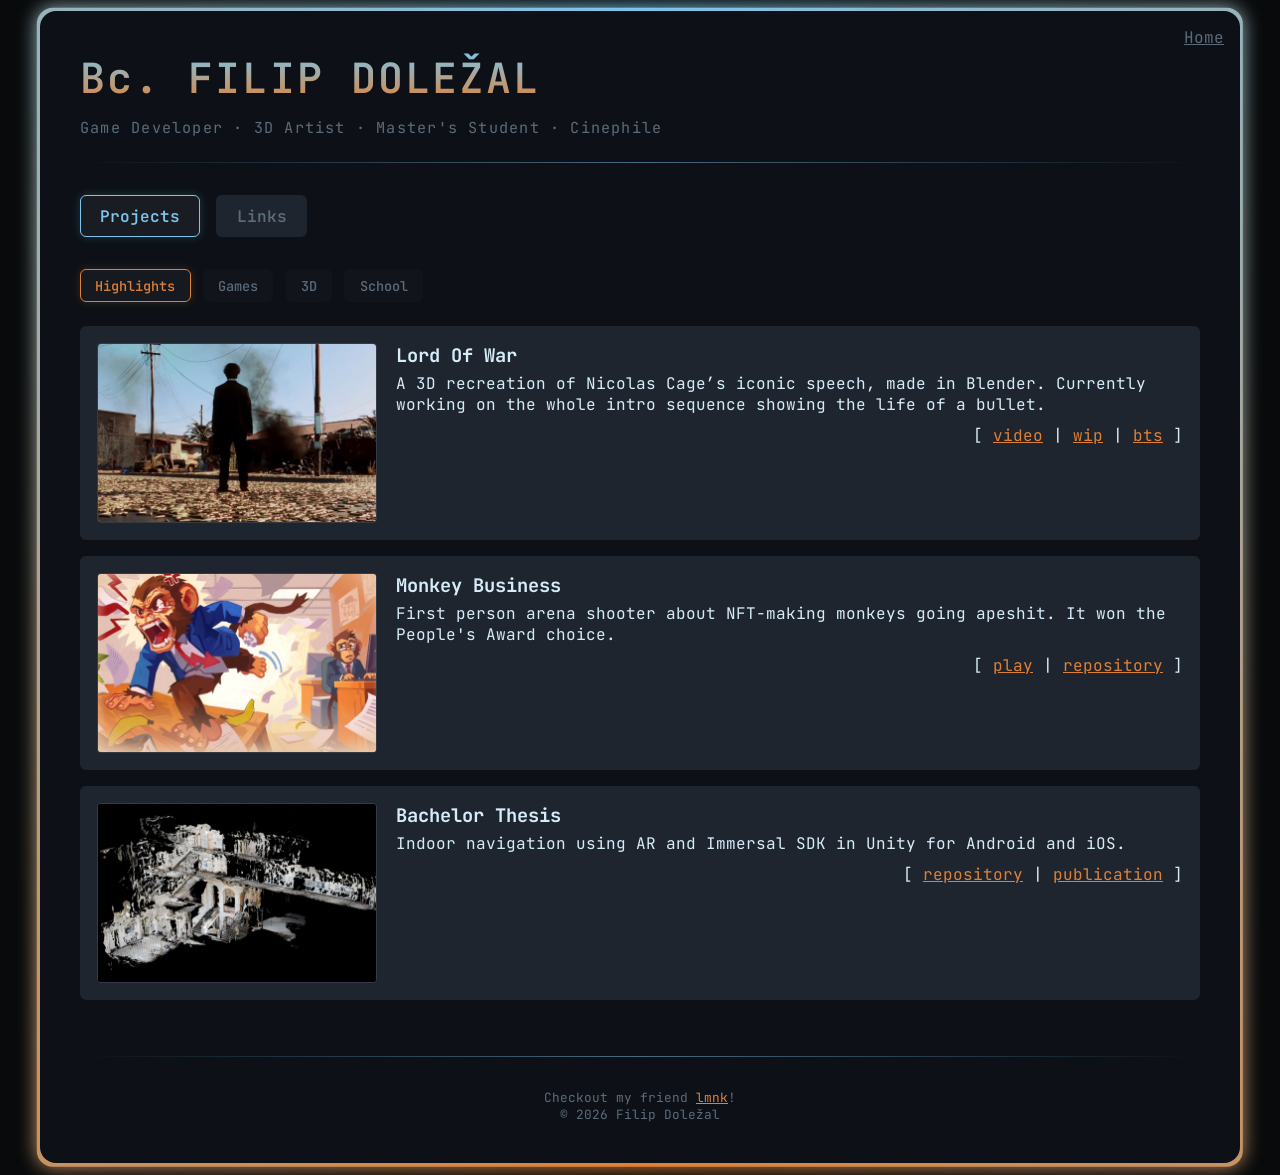
==== index.html @ 4718895a "added hash states" ====
<!DOCTYPE html>
<html lang="en">
<head>
  <meta charset="UTF-8">
  <meta name="viewport" content="width=device-width, initial-scale=1.0">

  <title>Filip Doležal | @Rionit</title>

  <link rel="icon" type="image/x-icon" href="favicon.ico">

  <!-- JetBrains Mono font (important for the aesthetic) -->
  <link href="https://fonts.googleapis.com/css2?family=JetBrains+Mono:wght@400;500;600&display=swap" rel="stylesheet">

  <link rel="stylesheet" href="style.css">
</head>
<body>

  <main>
    <!-- <marquee>⚠️ Site is under construction! ⚠️</marquee> -->
    
    <div class="card">

      <a href="home.html" class="home-link" style="position:absolute; top:1rem; right:1rem;">Home</a>

      <header>
        <h1 class="hero-title">Bc. FILIP DOLEŽAL</h1>

        <p class="hero-subtitle">
          Game Developer · 3D Artist · Master's Student · Cinephile
        </p>

        <div class="hero-divider"></div>
      </header>

      <!-- Main Tab Buttons -->
      <div class="tab-controls">
        <button class="tab-btn active" data-target="projects-section">Projects</button>
        <button class="tab-btn" data-target="links-section">Links</button>
      </div>

      <div class="content-container">

        <!-- Projects Section with Subcategories -->
        <section id="projects-section" class="tab-content active">
          <div class="subtab-controls">
            <button class="subtab-btn active" data-subtarget="highlights-sub">Highlights</button>
            <button class="subtab-btn" data-subtarget="games-sub">Games</button>
            <button class="subtab-btn" data-subtarget="cgi-sub">3D</button>
            <button class="subtab-btn" data-subtarget="school-sub">School</button>
          </div>

          <div class="subcontent-container">
            <!-- Highlights Subtab -->
            <div id="highlights-sub" class="subtab-content active">
              <div class="projects"></div>
            </div>

            <!-- Games Subtab -->
            <div id="games-sub" class="subtab-content">
              <div class="projects"></div>
            </div>

            <!-- CGI Subtab -->
            <div id="cgi-sub" class="subtab-content">
              <div class="projects"></div>
            </div>

            <!-- School Subtab -->
            <div id="school-sub" class="subtab-content">
              <div class="projects"></div>
            </div>
          </div>
        </section>
  
        <!-- Links Section -->
        <section id="links-section" class="tab-content">
          <div class="links">
  
            <a href="mailto:contact@rionit.net" class="badge">
              <div class="label-group">
                <span class="label">Email</span>
                <span class="username">contact@rionit.net</span>
                <div class="description">get in touch</div>
              </div>
              <div class="arrow">[~]</div>
            </a>
  
            <a href="https://rionit.itch.io/" target="_blank" class="badge">
              <div class="label-group">
                <span class="label">itch.io</span>
                <span class="username">rionit</span>
                <div class="description">my videogames</div>
              </div>
              <div class="arrow">[~]</div>
            </a>
  
            <a href="https://github.com/Rionit" target="_blank" class="badge">
              <div class="label-group">
                <span class="label">GitHub</span>
                <span class="username">rionit</span>
                <div class="description">code & projects</div>
              </div>
              <div class="arrow">[~]</div>
            </a>

            <a href="https://www.artstation.com/rionit" target="_blank" class="badge">
              <div class="label-group">
                <span class="label">Artstation</span>
                <span class="username">rionit</span>
                <div class="description">renders & bts</div>
              </div>
              <div class="arrow">[~]</div>
            </a>
  
            <a href="https://www.linkedin.com/in/dolezal-filip" target="_blank" class="badge">
              <div class="label-group">
                <span class="label">LinkedIn</span>
                <span class="username">dolezal-filip</span>
                <div class="description">professional profile</div>
              </div>
              <div class="arrow">[~]</div>
            </a>
  
          </div>
        </section>
      </div>

      <div class="hero-divider"></div>

      <footer>
        <p>Checkout my friend <a href="https://lmnk.dev">lmnk</a>!</p>
        <p>© 2026 Filip Doležal</p>    
      </footer>

    </div>
  </main>

  <script src="script.js"></script>
</body>
</html>
---- style.css ----
:root {
  --text-color: #d6ecf9;
  --bg-color: #080a0b;
  --box-color: #0d1117; 
  --header-color: hsl(215, 20%, 15%); 

  --primary-color: #7dc5eb;
  --secondary-color: #911743;
  --accent-color: #df8135;

  --muted: #5c6b7a;
}

/* reset */
* {
  margin: 0;
  padding: 0;
  box-sizing: border-box;
}

/* base */
body {
  background: var(--bg-color);
  color: var(--text-color);
  font-family: 'JetBrains Mono', monospace;
  min-height: 100vh;

  display: flex;
  justify-content: center;
  align-items: center;

  padding: 0.7rem;
}

/* card */
.card {
  position: relative;
  width: 100%;
  max-width: 1200px;
  background: var(--box-color);
  padding: 2.5rem;
  border-radius: 1em;

  display: flex;
  flex-direction: column;
  gap: 2rem;
}

@property --angle{
  syntax: "<angle>";
  initial-value: 0deg;
  inherits: false;
}

/* credit: https://www.youtube.com/watch?v=ezP4kbOvs_E */
.card::after, .card::before {
  content: "";
  position: absolute;
  height: 100%;
  width: 100%;
  top: 50%;
  left: 50%;
  translate: -50% -50%;
  background-image: conic-gradient(from var(--angle), var(--primary-color), var(--accent-color), var(--primary-color));
  z-index: -1;
  border-radius: inherit;
  padding: 0.2em;
  animation: 10s spin linear infinite;
}
.card::before{
  filter: blur(0.6rem);
}
@keyframes spin{
  from{
    --angle: 0deg;
  }
  to{
    --angle: 360deg;
  }
}

.hero-title {
  font-size: 2.6rem;
  font-weight: 600;
  letter-spacing: 0.05em;

  background: linear-gradient(
    var(--angle),
    var(--accent-color),
    var(--primary-color)
  );
  -webkit-background-clip: text;
  -webkit-text-fill-color: transparent;
  width: fit-content;
  animation: 10s spin linear infinite;
}

.hero-subtitle {
  margin-top: 0.75rem;
  font-size: 0.95rem;
  color: var(--muted);
  letter-spacing: 0.08em;
}

/* cinematic divider */
.hero-divider {
  margin-top: 1.5rem;
  height: 1px;
  width: 100%;

  background: linear-gradient(
    to right,
    transparent,
    var(--primary-color),
    transparent
  );

  opacity: 0.5;
}

@keyframes blink {
  0% { 
    border-color: transparent; 
    box-shadow: 0px 0px 0px var(--bg-color);
  }
  25% { 
    border-color: var(--accent-color); 
    box-shadow: 0px 0px 1em var(--accent-color);
  }

  75% { 
    border-color: var(--primary-color); 
    box-shadow: 0px 0px 1em var(--primary-color);
  }
  100%{ 
    border-color: transparent; 
    box-shadow: 0px 0px 0px var(--bg-color);
  }
}

.prompt { color: var(--primary-color); }
.sep { color: var(--muted); }
.path { color: var(--accent-color); }
.dollar { color: var(--muted); }

/* text */
.name {
  font-size: 1.2rem;
  color: var(--primary-color);
}

.tagline {
  color: var(--muted);
}

/* Tab Controls Styling */
.tab-controls {
  display: flex;
  gap: 1rem;
}

.tab-btn {
  background: var(--header-color);
  color: var(--muted);
  border: 1px solid transparent;
  padding: 0.6rem 1.2rem;
  font-family: 'JetBrains Mono', monospace;
  font-size: 1rem;
  font-weight: 600;
  border-radius: 6px;
  cursor: pointer;
  transition: all 0.2s ease;
}

.tab-btn:hover {
  color: var(--text-color);
  border-color: var(--primary-color);
}

.tab-btn.active {
  background: rgba(255, 255, 255, 0.05);
  color: var(--primary-color);
  border-color: var(--primary-color);
  box-shadow: 0px 0px 10px rgba(125, 197, 235, 0.2);
}

/* Subtab Controls Styling */
.subtab-controls {
  display: flex;
  gap: 0.75rem;
  margin-bottom: 1.5rem;
  flex-wrap: wrap;
}

.subtab-btn {
  background: rgba(255, 255, 255, 0.02);
  color: var(--muted);
  border: 1px solid transparent;
  padding: 0.4rem 0.9rem;
  font-family: 'JetBrains Mono', monospace;
  font-size: 0.85rem;
  font-weight: 500;
  border-radius: 6px;
  cursor: pointer;
  transition: all 0.2s ease;
}

.subtab-btn:hover {
  color: var(--text-color);
  border-color: var(--accent-color);
}

.subtab-btn.active {
  background: rgba(255, 255, 255, 0.04);
  color: var(--accent-color);
  border-color: var(--accent-color);
  box-shadow: 0px 0px 8px rgba(223, 129, 53, 0.2);
}

/* Content Container & Tab Animations */
.content-container {
  position: relative;
  width: 100%;
  overflow: visible;
  transition: height 0.5s cubic-bezier(0.16, 1, 0.3, 1);
}

.tab-content, .subtab-content {
  display: none;
  opacity: 0;
}

.tab-content.active, .subtab-content.active {
  display: block;
  animation: populateAnimation 0.5s cubic-bezier(0.16, 1, 0.3, 1) forwards;
}

@keyframes populateAnimation {
  from {
    opacity: 0;
    transform: translateY(15px);
  }
  to {
    opacity: 1;
    transform: translateY(0);
  }
}

/* projects */
.projects {
  display: flex;
  flex-direction: column;
  gap: 1rem;
}

.project {
  display: flex;
  flex-direction: row;
  gap: 1.2rem;
  align-items: flex-start;
  padding: 1rem;
  background: var(--header-color);
  border-radius: 6px;
  border: 1px solid transparent;
  transition: transform 0.3s;
}

.project:hover {
  transform: translateY(-5px);
}

/* Thumbnail and GIF styling */
.project-media-container {
  position: relative;
  width: 280px;
  aspect-ratio: 560 / 360;
  flex-shrink: 0;
  border-radius: 4px;
  overflow: hidden;
  border: 1px solid rgba(255, 255, 255, 0.1);
}

.project-media-container img {
  position: absolute;
  top: 0;
  left: 0;
  width: 100%;
  height: 100%;
  object-fit: cover;
  transition: opacity 0.4s ease-in-out;
  /* image-rendering: -webkit-optimize-contrast;  
  image-rendering: crisp-edges; */
}

/* GIF sits underneath and is fully visible by default */
.project-media-container img.gif-img {
  z-index: 1;
  opacity: 1;
}

/* Static thumbnail sits on top and fades out to reveal the GIF underneath */
.project-media-container img.thumbnail-img {
  z-index: 2;
  opacity: 1;
}

/* PC Hover behavior: Fade out only the thumbnail of the hovered project */
@media (hover: hover) and (pointer: fine) {
  .project:has(.project-media-container.has-gif):hover .project-media-container img.thumbnail-img {
    opacity: 0;
  }
}

/* Mobile / Touch behavior via active class added by JS timer after 3 seconds */
.project-media-container.show-gif img.thumbnail-img {
  opacity: 0;
}

.project-info {
  display: flex;
  flex-direction: column;
  flex-grow: 1;
}

.project-info h3 {
  margin-bottom: 0.3rem;
  color: var(--text-color);
}

/* Responsive layout: Switch to a vertical column layout on narrower screens (e.g. mobile or under 768px) */
@media (max-width: 768px) {
  .project {
    flex-direction: column;
    align-items: stretch;
  }

  .project-media-container {
    width: 100%;
    aspect-ratio: 560 / 360;
  }
}

/* LINKS */
p a:link{
    color: var(--accent-color);
}

p a:visited{
    color: var(--primary-color);
}

.project-link{
  margin-top: 10px;
  text-align: right;
}

.links {
  display: flex;
  flex-direction: column;
  gap: 1rem;
}

.links a {
  border-radius: 6px;
}

.badge {
  display: flex;
  justify-content: space-between;
  align-items: center;

  padding: 1.2rem 1.4rem;

  background: rgba(255,255,255,0.03);
  border: 1px solid transparent;

  text-decoration: none;
  color: var(--text-color);

  transition: all 0.15s ease;
}

.badge:hover {
  background: rgba(255,255,255,0.06);
}

:is(.badge, .project, .renders-gallery img):hover:nth-child(2n) {
  border-color: var(--accent-color);
  box-shadow: 0px 0px 10px var(--accent-color);
}

:is(.badge, .project, .renders-gallery img):hover:nth-child(2n+1) {
  border-color: var(--primary-color);
  box-shadow: 0px 0px 10px var(--primary-color);
}

/* text inside badge */
.label {
  font-weight: 600;
}

.username{
  font-size: 0.9rem;
  opacity: 80%;
  color: var(--muted);
  transition: all 0.15s ease;
}

.description {
  font-size: 0.85rem;
  color: var(--muted);
}

/* arrow */
.arrow {
  color: var(--muted);
  transition: 0.15s;
}

.badge:hover .arrow {
  color: var(--primary-color);
  letter-spacing: 3px;
}

.badge:hover .username {
  color: var(--primary-color);
  letter-spacing: 1px;
}

/* footer */
footer {
  text-align: center;
  font-size: 0.8rem;
  color: var(--muted);
}

/* Home & Renders */
.home-link {
  color: var(--muted);
}

.home-page {
  display: flex;
  justify-content: center;
  align-items: center;
}

.renders-gallery {
  columns: 2 400px;
  gap: 1.5rem;
}

.renders-gallery a {
  display: block;
  margin-bottom: 1.5rem;
  break-inside: avoid;
}

.renders-gallery img {
  width: 100%;
  height: auto;
  display: block;
  border-radius: 1em;
  border: 2px solid transparent;
  transition: transform 0.3s;
}
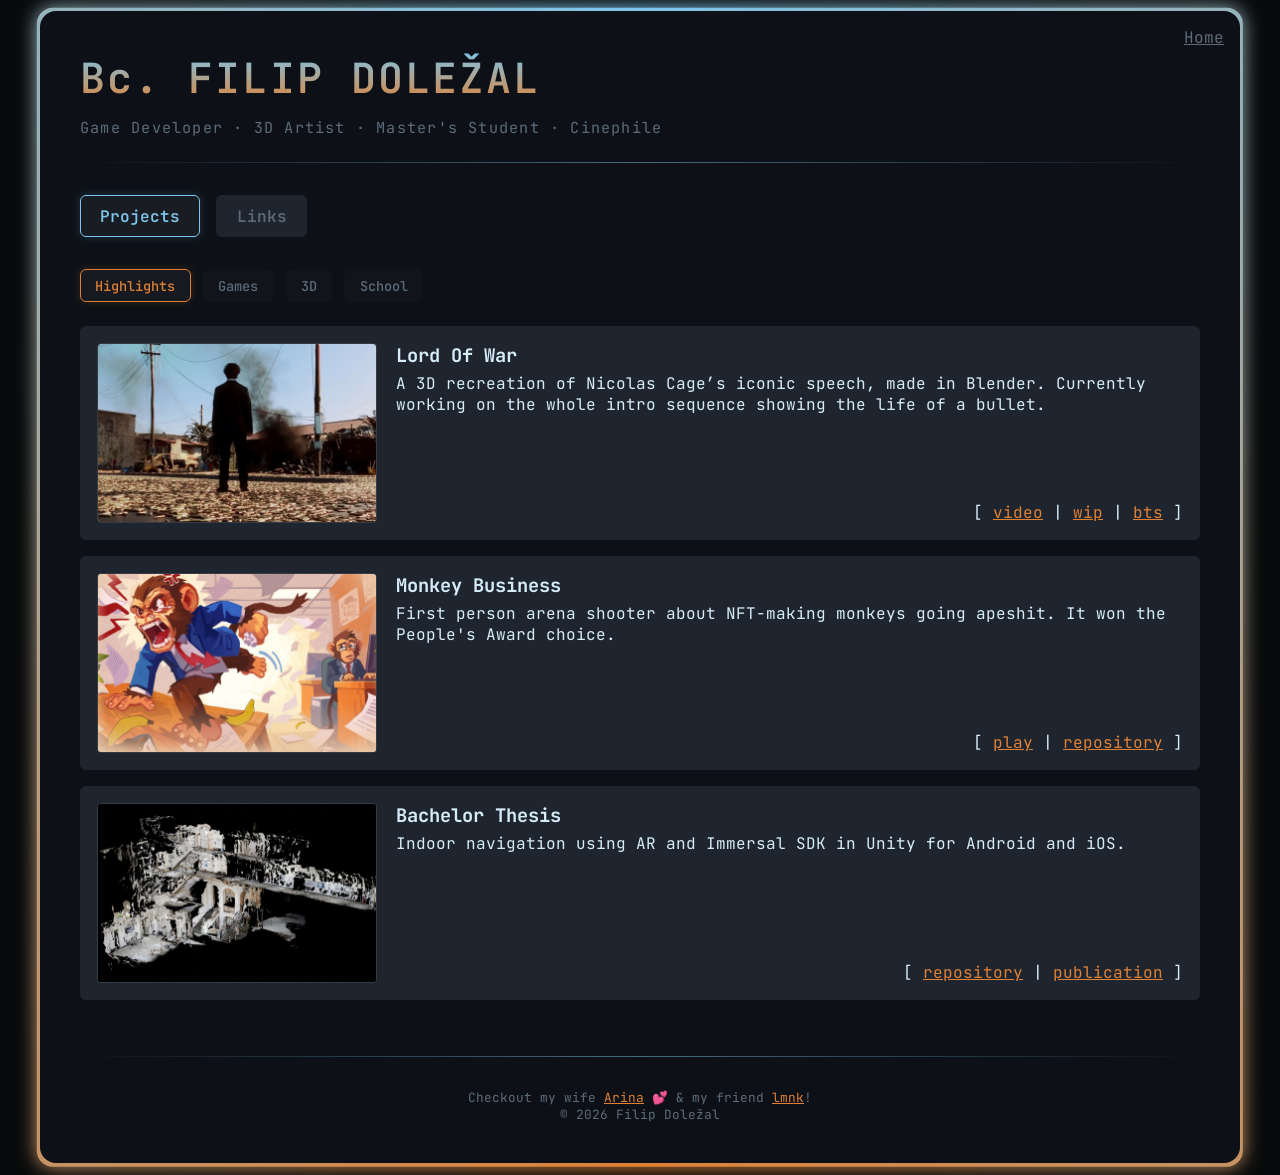
==== commit fbb63047: "Minor tweaks" ====
--- a/index.html
+++ b/index.html
@@ -128,7 +128,7 @@
       <div class="hero-divider"></div>
 
       <footer>
-        <p>Checkout my friend <a href="https://lmnk.dev">lmnk</a>!</p>
+        <p>Checkout my wife <a href="https://aristrela.com">Arina</a> 💕 & my friend <a href="https://lmnk.dev">lmnk</a>!</p>
         <p>© 2026 Filip Doležal</p>    
       </footer>
 
--- a/style.css
+++ b/style.css
@@ -30,6 +30,12 @@
   align-items: center;
 
   padding: 0.7rem;
+}
+
+/* Accessibility: Focus visible */
+button:focus-visible, a:focus-visible {
+  outline: 2px solid var(--primary-color);
+  outline-offset: 2px;
 }
 
 /* card */
@@ -257,7 +263,7 @@
   display: flex;
   flex-direction: row;
   gap: 1.2rem;
-  align-items: flex-start;
+  align-items: stretch; /* Zajišťuje, že info box vyplní celou výšku media kontejneru */
   padding: 1rem;
   background: var(--header-color);
   border-radius: 6px;
@@ -288,8 +294,6 @@
   height: 100%;
   object-fit: cover;
   transition: opacity 0.4s ease-in-out;
-  /* image-rendering: -webkit-optimize-contrast;  
-  image-rendering: crisp-edges; */
 }
 
 /* GIF sits underneath and is fully visible by default */
@@ -320,6 +324,7 @@
   display: flex;
   flex-direction: column;
   flex-grow: 1;
+  justify-content: space-between; /* Odsune odkazy na samý spodek info bloku */
 }
 
 .project-info h3 {
@@ -350,8 +355,9 @@
 }
 
 .project-link{
-  margin-top: 10px;
+  margin-top: 1rem;
   text-align: right;
+  align-self: flex-end; /* Zarovnání odkazů do pravého dolního rohu */
 }
 
 .links {
@@ -463,4 +469,16 @@
   border-radius: 1em;
   border: 2px solid transparent;
   transition: transform 0.3s;
+}
+
+/* hide scrollbar */
+
+html::-webkit-scrollbar,
+body::-webkit-scrollbar {
+  display: none;
+}
+
+html, body {
+  scrollbar-width: none;  /* Firefox */
+  -ms-overflow-style: none;  /* Internet Explorer 10+ a Edge */
 }
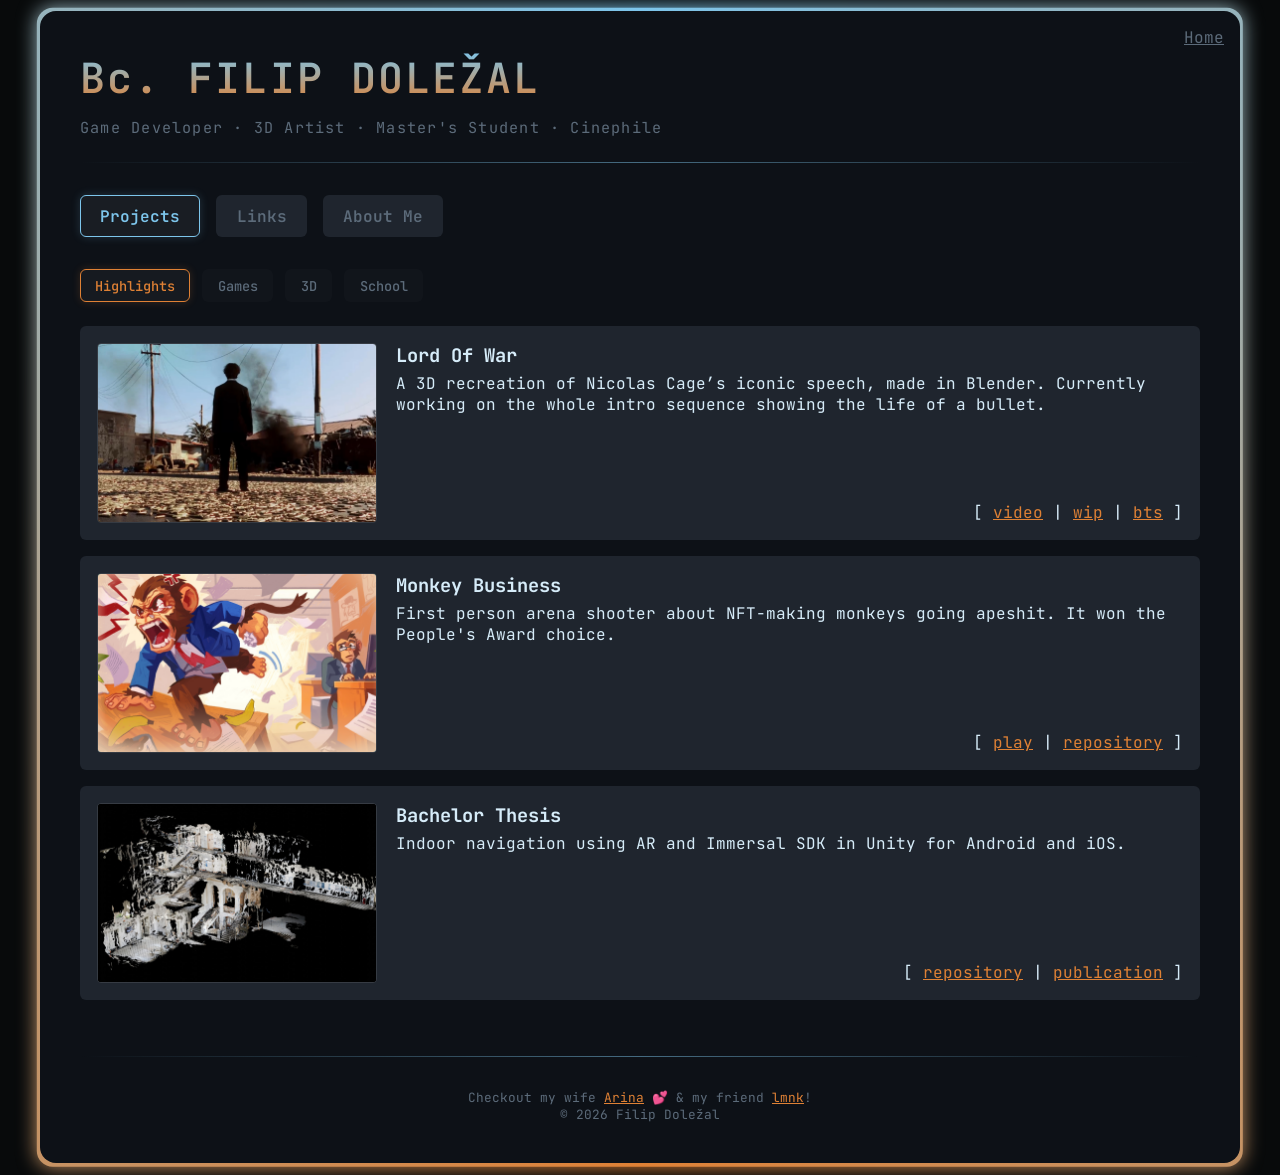
==== commit de5a7899: "Added about me section" ====
--- a/index.html
+++ b/index.html
@@ -36,6 +36,7 @@
       <div class="tab-controls">
         <button class="tab-btn active" data-target="projects-section">Projects</button>
         <button class="tab-btn" data-target="links-section">Links</button>
+        <button class="tab-btn" data-target="about-section">About Me</button>
       </div>
 
       <div class="content-container">
@@ -123,6 +124,47 @@
   
           </div>
         </section>
+
+        <!-- About Me Section -->
+        <section id="about-section" class="tab-content">
+          <div class="about-card">
+            <h3>Yapping Section</h3>
+            
+            <p class="about-text">
+              Hi! I am a Master's student at <strong>MFF UK Prague</strong>, a game dev and a 3D artist. 
+              Basically, I just press buttons in game engines (mostly <strong>Godot</strong> 💕 / <strong>Unity</strong>) and create stuff in <strong>Blender</strong>.
+            </p>
+
+            <p class="about-text" style="margin-top: 1rem;">
+              To make my time management a complete nightmare, I also have plenty of hobbies.
+            </p>
+
+            <p class="about-text" style="margin-top: 1rem;">
+              I absolutely love cinema. My total movie theater visits to date sit at <strong>370</strong> and I have a <a href="https://www.csfd.cz/uzivatel/830932-itsmerionit/o-mne/" target="_blank" rel="noopener">ČSFD profile</a>.
+            </p>
+
+            <p class="about-text" style="margin-top: 1rem;">
+              My favorite Aussie band <strong>King Gizzard & the Lizard Wizard</strong> inspired me to play the guitar.
+            </p>
+
+            <p class="about-text" style="margin-top: 1rem;">
+              I also enjoy photography using everything from a <strong>DSLR</strong> and a <strong>Kodak Charmera</strong> 
+              all the way to analog gear like the <strong>Lubitel 2</strong> or the panoramic <strong>Horizont</strong>.
+            </p>
+
+            <p class="about-text" style="margin-top: 1rem;">
+              Obviously, I play a lot of video and board games. If you wanna see which games I love/hate, here's my <a href="https://backloggd.com/u/Rionit/">backloggd<a>, but it's not 100% completed yet.
+            </p>
+            <p class="about-text" style="margin-top: 1rem;">
+              I'm also a pretty decent cook (at least according to my wife). 
+              You can check out my meals <a href="https://immich.rionit.net/s/chefs-kiss" target="_blank" rel="noopener">here</a>.
+            </p>
+
+            <p class="about-text" style="margin-top: 1rem;">
+              <em>BTW: This server is self-hosted on an old computer!</em>
+            </p>
+          </div>
+        </section>
       </div>
 
       <div class="hero-divider"></div>
--- a/style.css
+++ b/style.css
@@ -481,4 +481,37 @@
 html, body {
   scrollbar-width: none;  /* Firefox */
   -ms-overflow-style: none;  /* Internet Explorer 10+ a Edge */
+}
+
+/* ABOUT SECTION */
+.about-card {
+  background: var(--header-color);
+  padding: 1.5rem 1.8rem;
+  border-radius: 6px;
+  border: 1px solid transparent;
+  transition: all 0.2s ease;
+}
+
+.about-card h3 {
+  margin-bottom: 0.8rem;
+  color: var(--text-color);
+}
+
+.about-text {
+  color: var(--text-color);
+  font-size: 0.95rem;
+  line-height: 1.6;
+}
+
+.about-text strong {
+  color: var(--primary-color);
+}
+
+.about-text em {
+  color: var(--muted);
+}
+
+.about-card:hover {
+  border-color: var(--primary-color);
+  box-shadow: 0px 0px 10px rgba(125, 197, 235, 0.15);
 }
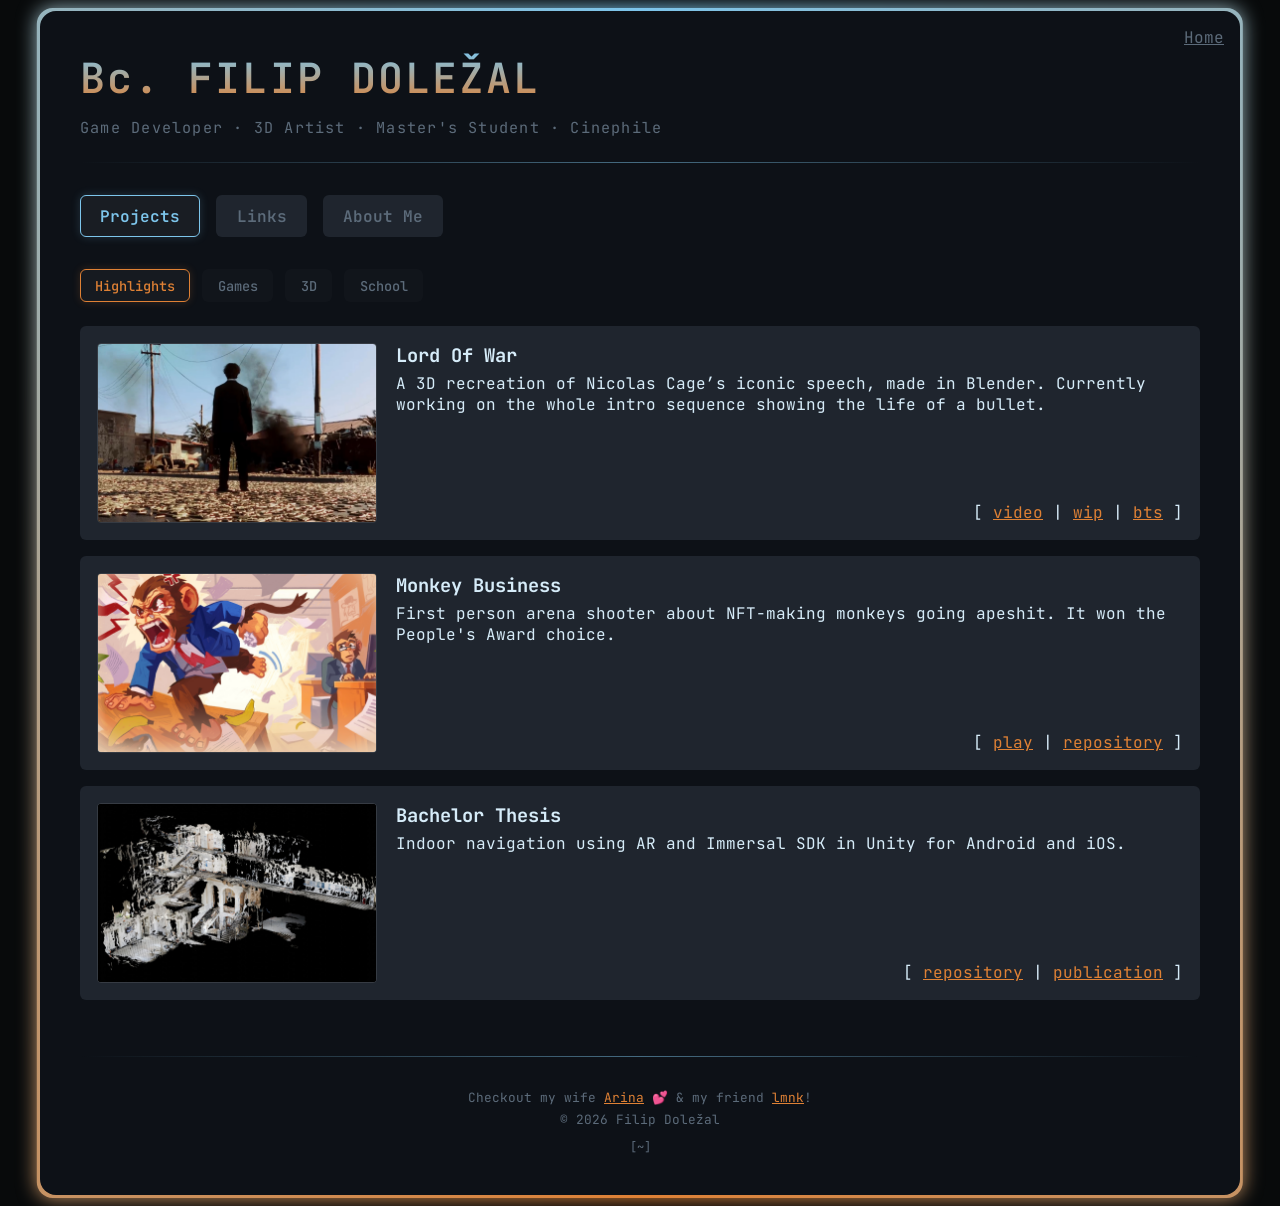
==== commit 441e75d8: "Added terminal easter egg" ====
--- a/index.html
+++ b/index.html
@@ -171,11 +171,33 @@
 
       <footer>
         <p>Checkout my wife <a href="https://aristrela.com">Arina</a> 💕 & my friend <a href="https://lmnk.dev">lmnk</a>!</p>
-        <p>© 2026 Filip Doležal</p>    
+        <p style="margin-top: 0.3rem;">© 2026 Filip Doležal</p>    
+        <p style="margin-top: 0.6rem;"><a href="#" id="terminal-trigger" style="color: var(--muted); font-size: 0.75rem; text-decoration: none;">[~]</a></p>
       </footer>
 
     </div>
   </main>
+
+  <!-- Terminal Easter Egg Overlay -->
+  <div id="terminal-overlay" class="terminal-overlay">
+    <div class="terminal-box">
+      <div class="terminal-header">
+        <span class="terminal-title">visitor@rionit.net:~</span>
+        <button id="terminal-close" class="terminal-close-btn">[x]</button>
+      </div>
+      <div class="terminal-body" id="terminal-body">
+        <div class="terminal-welcome">
+          Type <span class="term-hl">help</span> to see available commands.<br>
+          Press <span class="term-hl">~</span> (tilde) or click [x] to close.
+        </div>
+        <div id="terminal-output"></div>
+        <div class="terminal-input-line">
+          <span class="term-prompt">&gt;</span>
+          <input type="text" id="terminal-input" autocomplete="off" spellcheck="false">
+        </div>
+      </div>
+    </div>
+  </div>
 
   <script src="script.js"></script>
 </body>
--- a/style.css
+++ b/style.css
@@ -514,4 +514,131 @@
 .about-card:hover {
   border-color: var(--primary-color);
   box-shadow: 0px 0px 10px rgba(125, 197, 235, 0.15);
+}
+
+/* TERMINAL EASTER EGG STYLES */
+.terminal-overlay {
+  position: fixed;
+  top: 0;
+  left: 0;
+  width: 100vw;
+  height: 100vh;
+  background: rgba(8, 10, 11, 0.85);
+  backdrop-filter: blur(5px);
+  display: flex;
+  justify-content: center;
+  align-items: center;
+  z-index: 9999;
+  opacity: 0;
+  pointer-events: none;
+  transition: opacity 0.3s ease;
+}
+
+.terminal-overlay.active {
+  opacity: 1;
+  pointer-events: auto;
+}
+
+.terminal-box {
+  width: 90%;
+  max-width: 700px;
+  height: 450px;
+  background: var(--box-color);
+  border: 1px solid var(--primary-color);
+  box-shadow: 0 0 25px rgba(125, 197, 235, 0.25);
+  border-radius: 8px;
+  display: flex;
+  flex-direction: column;
+  overflow: hidden;
+  font-family: 'JetBrains Mono', monospace;
+}
+
+.terminal-header {
+  background: var(--header-color);
+  padding: 0.6rem 1rem;
+  display: flex;
+  justify-content: space-between;
+  align-items: center;
+  border-bottom: 1px solid rgba(255, 255, 255, 0.1);
+}
+
+.terminal-title {
+  font-size: 0.85rem;
+  color: var(--primary-color);
+}
+
+.terminal-close-btn {
+  background: transparent;
+  border: none;
+  color: var(--muted);
+  font-family: 'JetBrains Mono', monospace;
+  cursor: pointer;
+  font-size: 0.9rem;
+  transition: color 0.2s;
+}
+
+.terminal-close-btn:hover {
+  color: var(--accent-color);
+}
+
+.terminal-body {
+  padding: 1rem;
+  flex-grow: 1;
+  overflow-y: auto;
+  display: flex;
+  flex-direction: column;
+  gap: 0.5rem;
+  font-size: 0.9rem;
+  color: var(--text-color);
+}
+
+.terminal-welcome {
+  color: var(--muted);
+  margin-bottom: 0.5rem;
+  line-height: 1.4;
+}
+
+.term-hl {
+  color: var(--accent-color);
+}
+
+#terminal-output {
+  display: flex;
+  flex-direction: column;
+  gap: 0.4rem;
+}
+
+.terminal-input-line {
+  display: flex;
+  align-items: center;
+  gap: 0.5rem;
+  margin-top: auto;
+  padding-top: 0.5rem;
+}
+
+.term-prompt {
+  color: var(--primary-color);
+  font-weight: 600;
+}
+
+#terminal-input {
+  flex-grow: 1;
+  background: transparent;
+  border: none;
+  color: var(--text-color);
+  font-family: 'JetBrains Mono', monospace;
+  font-size: 0.9rem;
+  outline: none;
+}
+
+.term-line {
+  word-break: break-all;
+}
+
+.term-error {
+  color: #ff6b6b;
+}
+
+.term-success {
+  color: #51cf66;
 }
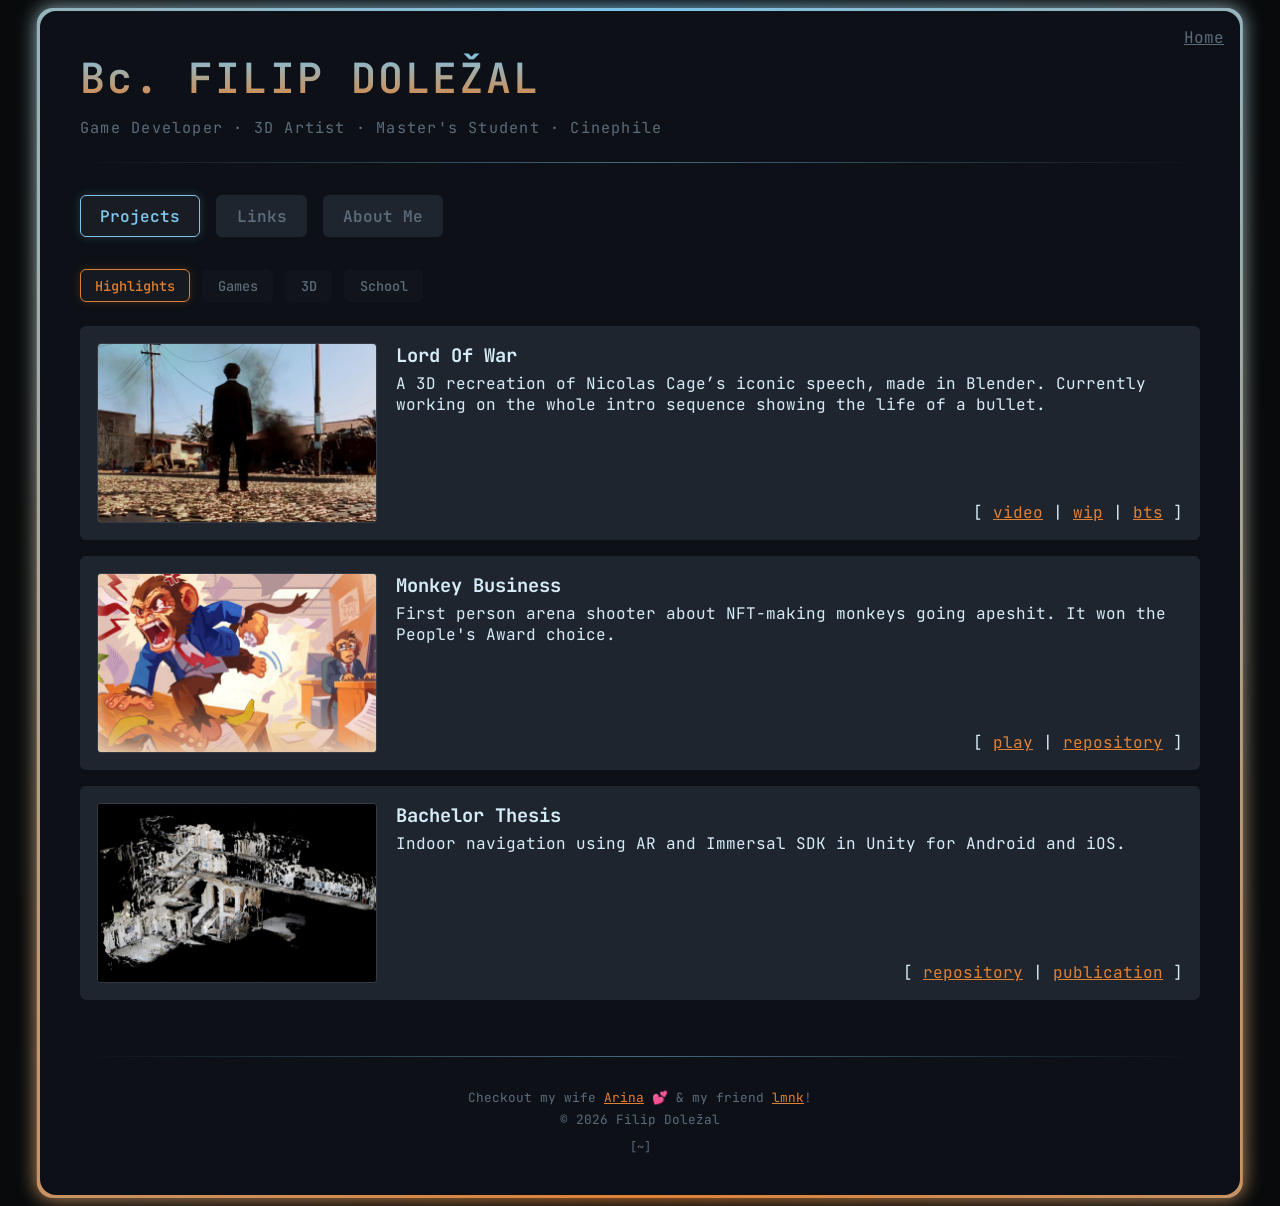
==== commit 0e4c530c: "Improved about me section" ====
--- a/index.html
+++ b/index.html
@@ -128,41 +128,73 @@
         <!-- About Me Section -->
         <section id="about-section" class="tab-content">
           <div class="about-card">
-            <h3>Yapping Section</h3>
+            <div>
+                <span class="term-prompt">&gt;</span> <span class="term-hl">neofetch</span>
+            </div>
+
+            <div style="display: flex; gap: 1.5rem; align-items: flex-start; margin: 0.5rem 0; flex-wrap: wrap;">
+              <img src="neofetch.gif" alt="Neofetch Image" style="width: 250px; height: 250px; object-fit: cover; border-radius: 4px;">
+              <div style="font-family: inherit; line-height: 1.4; flex-grow: 1;">
+                <span class="term-hl">visitor</span><span class="sep">@</span><span class="path">rionit.net</span><br>
+                <span class="sep">------------------</span><br>
+                <span class="term-hl">OS:</span> TrueNAS Scale<br>
+                <span class="term-hl">Host:</span> Web Browser<br>
+                <span class="term-hl">Uptime:</span> A while now for sure<br>
+                <span class="term-hl">Role:</span> Game Dev &amp; 3D Artist<br>
+                <span class="term-hl">Engines:</span> Blender, Godot, Unity<br>
+                <span class="term-hl">Stack:</span> GDScript, C#, C++, JS<br>
+                <span class="term-hl">Contact:</span> contact@rionit.net
+              </div>
+            </div>
             
-            <p class="about-text">
-              Hi! I am a Master's student at <strong>MFF UK Prague</strong>, a game dev and a 3D artist. 
-              Basically, I just press buttons in game engines (mostly <strong>Godot</strong> 💕 / <strong>Unity</strong>) and create stuff in <strong>Blender</strong>.
-            </p>
-
-            <p class="about-text" style="margin-top: 1rem;">
-              To make my time management a complete nightmare, I also have plenty of hobbies.
-            </p>
-
-            <p class="about-text" style="margin-top: 1rem;">
-              I absolutely love cinema. My total movie theater visits to date sit at <strong>370</strong> and I have a <a href="https://www.csfd.cz/uzivatel/830932-itsmerionit/o-mne/" target="_blank" rel="noopener">ČSFD profile</a>.
-            </p>
-
-            <p class="about-text" style="margin-top: 1rem;">
-              My favorite Aussie band <strong>King Gizzard & the Lizard Wizard</strong> inspired me to play the guitar.
-            </p>
-
-            <p class="about-text" style="margin-top: 1rem;">
-              I also enjoy photography using everything from a <strong>DSLR</strong> and a <strong>Kodak Charmera</strong> 
-              all the way to analog gear like the <strong>Lubitel 2</strong> or the panoramic <strong>Horizont</strong>.
-            </p>
-
-            <p class="about-text" style="margin-top: 1rem;">
-              Obviously, I play a lot of video and board games. If you wanna see which games I love/hate, here's my <a href="https://backloggd.com/u/Rionit/">backloggd<a>, but it's not 100% completed yet.
-            </p>
-            <p class="about-text" style="margin-top: 1rem;">
-              I'm also a pretty decent cook (at least according to my wife). 
-              You can check out my meals <a href="https://immich.rionit.net/s/chefs-kiss" target="_blank" rel="noopener">here</a>.
-            </p>
-
-            <p class="about-text" style="margin-top: 1rem;">
-              <em>BTW: This server is self-hosted on an old computer!</em>
-            </p>
+            <!-- Terminal Color Palette Block -->
+            <div style="margin-top: 0.75rem; display: flex; gap: 0.25rem; flex-wrap: wrap; margin-left: calc(250px + 1.5rem);">
+              <span style="background-color: var(--bg-color); width: 2.5rem; height: 1.2rem; display: inline-block;"></span>
+              <span style="background-color: var(--primary-color); width: 2.5rem; height: 1.2rem; display: inline-block;"></span>
+              <span style="background-color: var(--secondary-color); width: 2.5rem; height: 1.2rem; display: inline-block;"></span>
+              <span style="background-color: var(--accent-color); width: 2.5rem; height: 1.2rem; display: inline-block;"></span>
+              <span style="background-color: var(--muted); width: 2.5rem; height: 1.2rem; display: inline-block;"></span>
+              <span style="background-color: var(--text-color); width: 2.5rem; height: 1.2rem; display: inline-block;"></span>
+            </div>
+
+            <div class="hero-divider" style="margin: 1.5rem 0;"></div>
+
+            <!-- Hobbies / Yapping Section as Terminal Output Text -->
+            <div style="font-family: inherit; line-height: 1.6; font-size: 0.95rem; display: flex; flex-direction: column; gap: 1rem;">
+              <div>
+                <span class="term-prompt">&gt;</span> <span class="term-hl">cat /home/rionit/about-me.txt</span>
+              </div>
+
+              <p class="about-text">
+                Hi! I am a Master's student at <strong>MFF UK Prague</strong>, a game dev and a 3D artist. 
+                Basically, I just press buttons in game engines (mostly <strong>Godot</strong> 💕 / <strong>Unity</strong>) and create stuff in <strong>Blender</strong>.
+              </p>
+
+              <p class="about-text">
+                To make my time management a complete nightmare, I also have plenty of hobbies.
+              </p>
+
+              <p class="about-text">
+                I absolutely love cinema. My total movie theater visits to date sit at <strong>370</strong> and I have a <a href="https://www.csfd.cz/uzivatel/830932-itsmerionit/o-mne/" target="_blank" rel="noopener">ČSFD profile</a>.
+              </p>
+
+              <p class="about-text">
+                My favorite Aussie band <strong>King Gizzard & the Lizard Wizard</strong> inspired me to play the guitar.
+              </p>
+
+              <p class="about-text">
+                I also enjoy photography using everything from a <strong>DSLR</strong> and a <strong>Kodak Charmera</strong> 
+                all the way to analog gear like the <strong>Lubitel 2</strong> or the panoramic <strong>Horizont</strong>.
+              </p>
+
+              <p class="about-text">
+                Obviously, I play a lot of video and board games. If you wanna see which games I love/hate, here's my <a href="https://backloggd.com/u/Rionit/">backloggd</a>, but it's not 100% completed yet.
+              </p>
+
+              <p class="about-text">
+                <em>BTW: This server is self-hosted on an old computer!</em>
+              </p>
+            </div>
           </div>
         </section>
       </div>
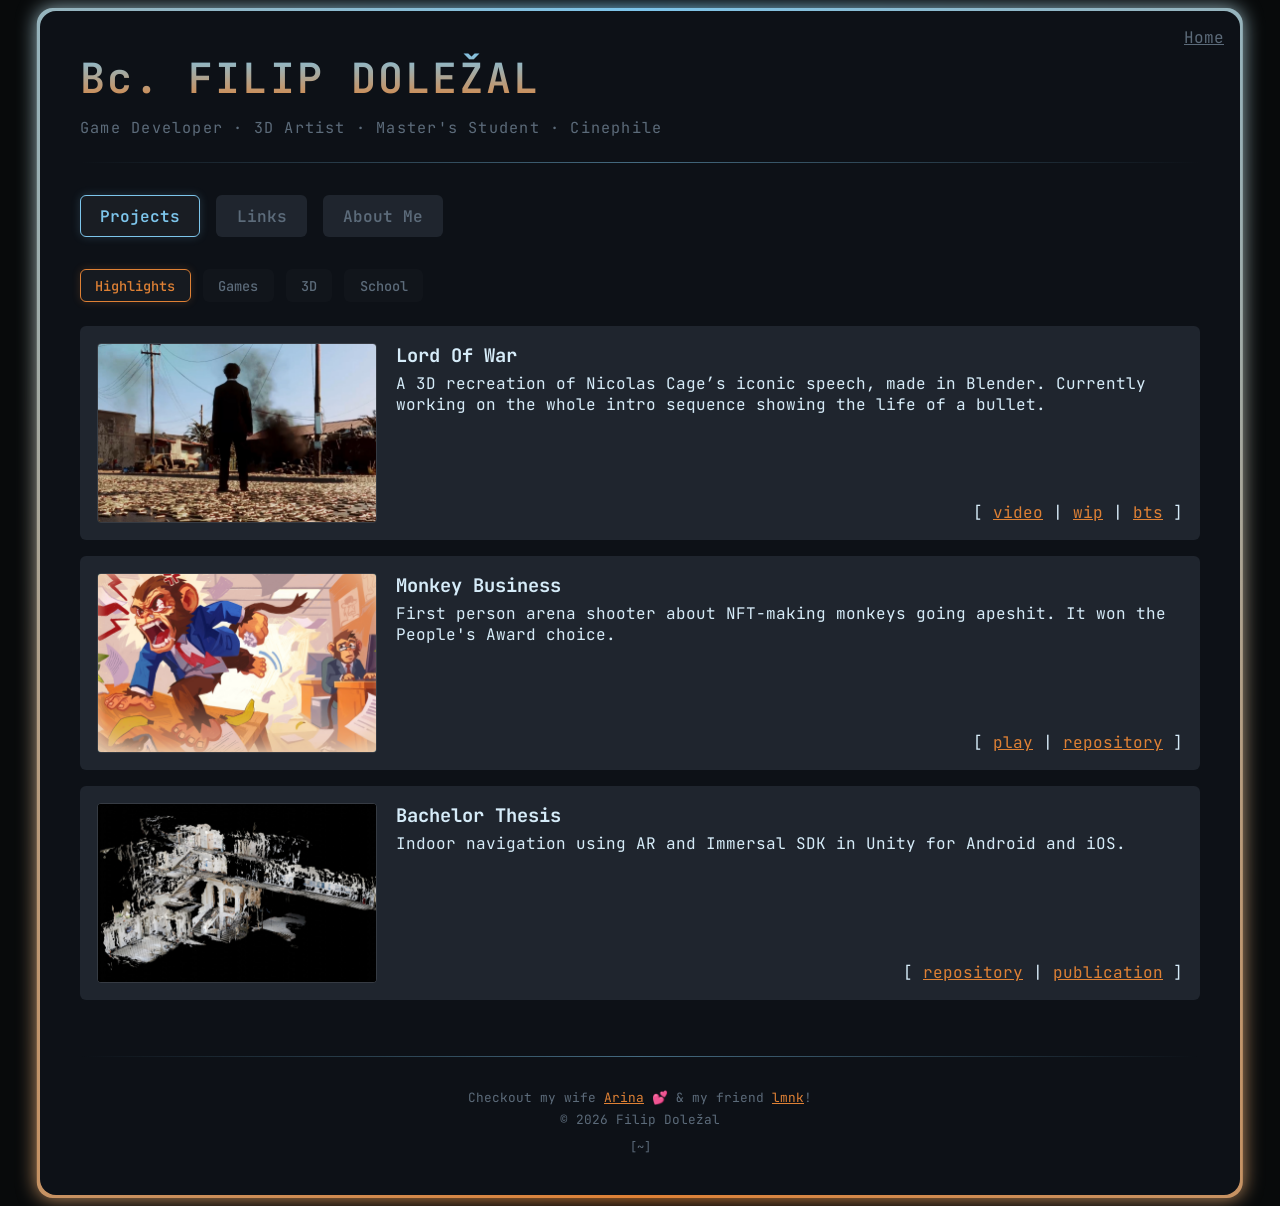
==== commit 416b7ebf: "Fixed color palette in about section for phones" ====
--- a/index.html
+++ b/index.html
@@ -148,7 +148,7 @@
             </div>
             
             <!-- Terminal Color Palette Block -->
-            <div style="margin-top: 0.75rem; display: flex; gap: 0.25rem; flex-wrap: wrap; margin-left: calc(250px + 1.5rem);">
+            <div class="terminal-colors">
               <span style="background-color: var(--bg-color); width: 2.5rem; height: 1.2rem; display: inline-block;"></span>
               <span style="background-color: var(--primary-color); width: 2.5rem; height: 1.2rem; display: inline-block;"></span>
               <span style="background-color: var(--secondary-color); width: 2.5rem; height: 1.2rem; display: inline-block;"></span>
--- a/style.css
+++ b/style.css
@@ -641,4 +641,20 @@
 
 .term-success {
   color: #51cf66;
+}
+
+.terminal-colors {
+  margin-top: 0.75rem;
+  display: flex;
+  gap: 0.25rem;
+  flex-wrap: wrap;
+  margin-left: calc(250px + 1.5rem);
+}
+
+/* Mobile responsive fix for the neofetch colors */
+@media (max-width: 723px) {
+  .terminal-colors {
+    margin-left: 0;
+    justify-content: flex-start;
+  }
 }
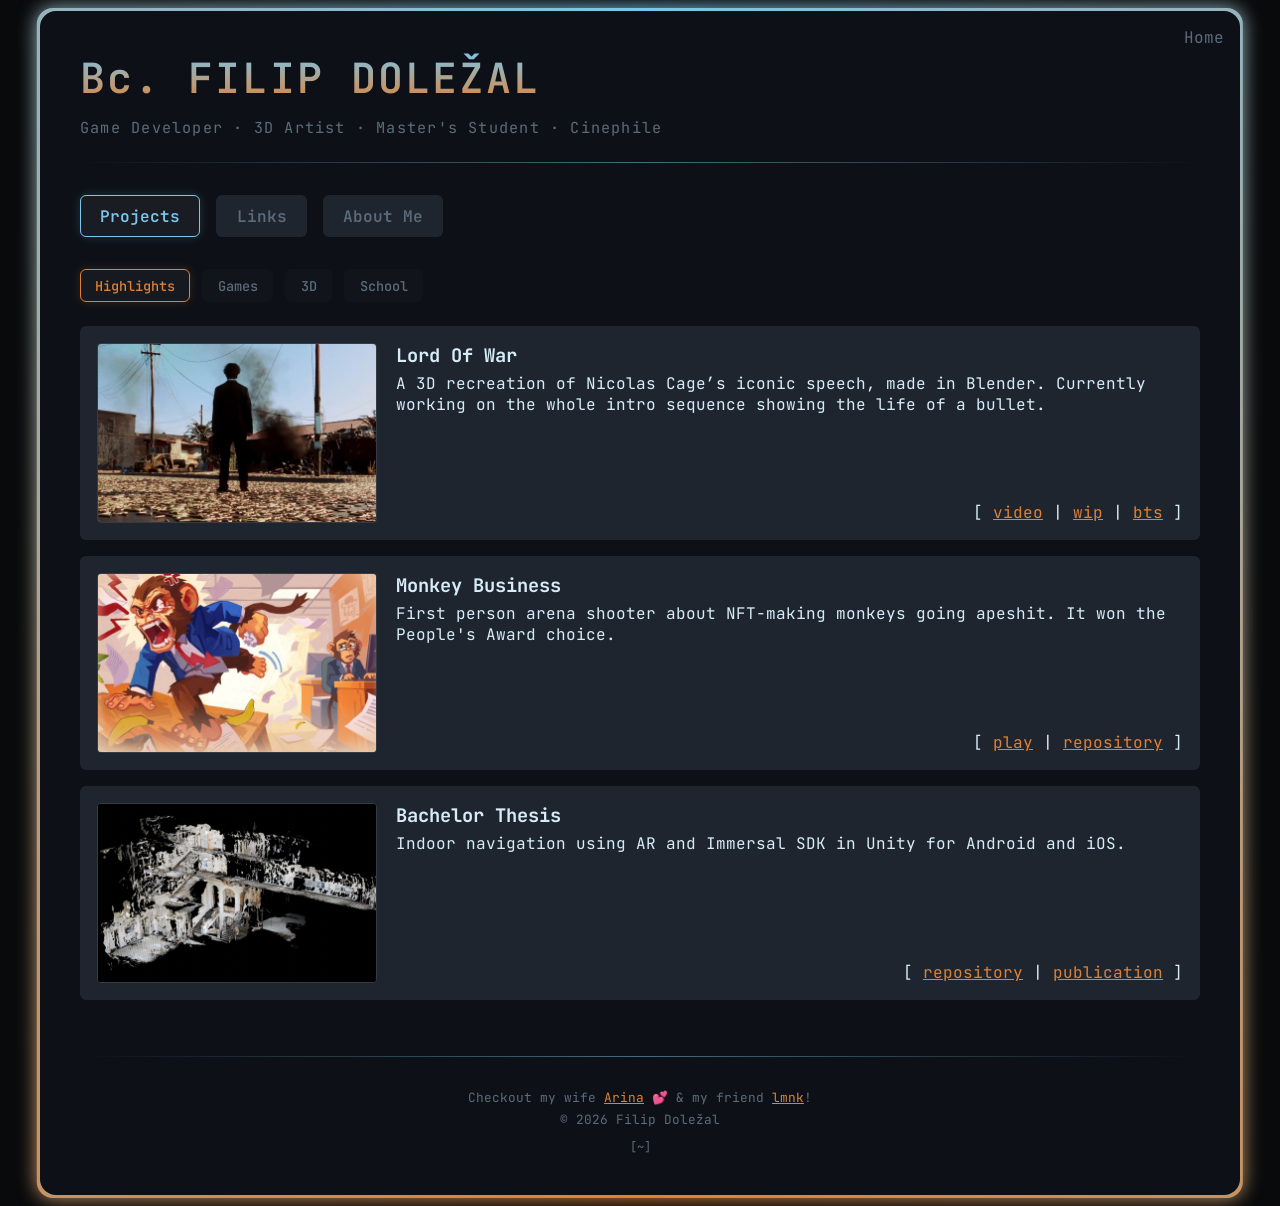
==== commit e7500e08: "Minor tweaks" ====
--- a/index.html
+++ b/index.html
@@ -6,6 +6,16 @@
 
   <title>Filip Doležal | @Rionit</title>
 
+  <!-- Primary Meta Tags & SEO -->
+  <meta name="description" content="Portfolio of Filip Doležal (Rionit) - Game Developer, 3D Artist, and Master's Student at MFF UK.">
+  
+  <!-- Open Graph / Social Sharing (Discord, LinkedIn, etc.) -->
+  <meta property="og:type" content="website">
+  <meta property="og:url" content="https://rionit.net/">
+  <meta property="og:title" content="Filip Doležal | @Rionit">
+  <meta property="og:description" content="Game Developer · 3D Artist · Master's Student · Cinephile">
+  <meta property="og:image" content="https://rionit.net/neofetch.gif">
+
   <link rel="icon" type="image/x-icon" href="favicon.ico">
 
   <!-- JetBrains Mono font (important for the aesthetic) -->
@@ -20,7 +30,7 @@
     
     <div class="card">
 
-      <a href="home.html" class="home-link" style="position:absolute; top:1rem; right:1rem;">Home</a>
+      <a href="home.html" class="home-link">Home</a>
 
       <header>
         <h1 class="hero-title">Bc. FILIP DOLEŽAL</h1>
@@ -33,16 +43,16 @@
       </header>
 
       <!-- Main Tab Buttons -->
-      <div class="tab-controls">
-        <button class="tab-btn active" data-target="projects-section">Projects</button>
-        <button class="tab-btn" data-target="links-section">Links</button>
-        <button class="tab-btn" data-target="about-section">About Me</button>
+      <div class="tab-controls" role="tablist">
+        <button class="tab-btn active" role="tab" aria-selected="true" aria-controls="projects-section" data-target="projects-section">Projects</button>
+        <button class="tab-btn" role="tab" aria-selected="false" aria-controls="links-section" data-target="links-section">Links</button>
+        <button class="tab-btn" role="tab" aria-selected="false" aria-controls="about-section" data-target="about-section">About Me</button>
       </div>
 
       <div class="content-container">
 
         <!-- Projects Section with Subcategories -->
-        <section id="projects-section" class="tab-content active">
+        <section id="projects-section" class="tab-content active" role="tabpanel">
           <div class="subtab-controls">
             <button class="subtab-btn active" data-subtarget="highlights-sub">Highlights</button>
             <button class="subtab-btn" data-subtarget="games-sub">Games</button>
@@ -74,7 +84,7 @@
         </section>
   
         <!-- Links Section -->
-        <section id="links-section" class="tab-content">
+        <section id="links-section" class="tab-content" role="tabpanel">
           <div class="links">
   
             <a href="mailto:contact@rionit.net" class="badge">
@@ -86,7 +96,7 @@
               <div class="arrow">[~]</div>
             </a>
   
-            <a href="https://rionit.itch.io/" target="_blank" class="badge">
+            <a href="https://rionit.itch.io/" target="_blank" class="badge" rel="noopener">
               <div class="label-group">
                 <span class="label">itch.io</span>
                 <span class="username">rionit</span>
@@ -95,7 +105,7 @@
               <div class="arrow">[~]</div>
             </a>
   
-            <a href="https://github.com/Rionit" target="_blank" class="badge">
+            <a href="https://github.com/Rionit" target="_blank" class="badge" rel="noopener">
               <div class="label-group">
                 <span class="label">GitHub</span>
                 <span class="username">rionit</span>
@@ -104,7 +114,7 @@
               <div class="arrow">[~]</div>
             </a>
 
-            <a href="https://www.artstation.com/rionit" target="_blank" class="badge">
+            <a href="https://www.artstation.com/rionit" target="_blank" class="badge" rel="noopener">
               <div class="label-group">
                 <span class="label">Artstation</span>
                 <span class="username">rionit</span>
@@ -113,7 +123,7 @@
               <div class="arrow">[~]</div>
             </a>
   
-            <a href="https://www.linkedin.com/in/dolezal-filip" target="_blank" class="badge">
+            <a href="https://www.linkedin.com/in/dolezal-filip" target="_blank" class="badge" rel="noopener">
               <div class="label-group">
                 <span class="label">LinkedIn</span>
                 <span class="username">dolezal-filip</span>
@@ -126,15 +136,15 @@
         </section>
 
         <!-- About Me Section -->
-        <section id="about-section" class="tab-content">
+        <section id="about-section" class="tab-content" role="tabpanel">
           <div class="about-card">
             <div>
                 <span class="term-prompt">&gt;</span> <span class="term-hl">neofetch</span>
             </div>
 
-            <div style="display: flex; gap: 1.5rem; align-items: flex-start; margin: 0.5rem 0; flex-wrap: wrap;">
-              <img src="neofetch.gif" alt="Neofetch Image" style="width: 250px; height: 250px; object-fit: cover; border-radius: 4px;">
-              <div style="font-family: inherit; line-height: 1.4; flex-grow: 1;">
+            <div class="neofetch-container">
+              <img src="neofetch.gif" alt="Neofetch Image" class="neofetch-img">
+              <div class="neofetch-text">
                 <span class="term-hl">visitor</span><span class="sep">@</span><span class="path">rionit.net</span><br>
                 <span class="sep">------------------</span><br>
                 <span class="term-hl">OS:</span> TrueNAS Scale<br>
@@ -149,18 +159,18 @@
             
             <!-- Terminal Color Palette Block -->
             <div class="terminal-colors">
-              <span style="background-color: var(--bg-color); width: 2.5rem; height: 1.2rem; display: inline-block;"></span>
-              <span style="background-color: var(--primary-color); width: 2.5rem; height: 1.2rem; display: inline-block;"></span>
-              <span style="background-color: var(--secondary-color); width: 2.5rem; height: 1.2rem; display: inline-block;"></span>
-              <span style="background-color: var(--accent-color); width: 2.5rem; height: 1.2rem; display: inline-block;"></span>
-              <span style="background-color: var(--muted); width: 2.5rem; height: 1.2rem; display: inline-block;"></span>
-              <span style="background-color: var(--text-color); width: 2.5rem; height: 1.2rem; display: inline-block;"></span>
-            </div>
-
-            <div class="hero-divider" style="margin: 1.5rem 0;"></div>
+              <span class="term-color-block" style="background-color: var(--bg-color);"></span>
+              <span class="term-color-block" style="background-color: var(--primary-color);"></span>
+              <span class="term-color-block" style="background-color: var(--secondary-color);"></span>
+              <span class="term-color-block" style="background-color: var(--accent-color);"></span>
+              <span class="term-color-block" style="background-color: var(--muted);"></span>
+              <span class="term-color-block" style="background-color: var(--text-color);"></span>
+            </div>
+
+            <div class="hero-divider about-divider"></div>
 
             <!-- Hobbies / Yapping Section as Terminal Output Text -->
-            <div style="font-family: inherit; line-height: 1.6; font-size: 0.95rem; display: flex; flex-direction: column; gap: 1rem;">
+            <div class="about-yapping">
               <div>
                 <span class="term-prompt">&gt;</span> <span class="term-hl">cat /home/rionit/about-me.txt</span>
               </div>
@@ -203,8 +213,8 @@
 
       <footer>
         <p>Checkout my wife <a href="https://aristrela.com">Arina</a> 💕 & my friend <a href="https://lmnk.dev">lmnk</a>!</p>
-        <p style="margin-top: 0.3rem;">© 2026 Filip Doležal</p>    
-        <p style="margin-top: 0.6rem;"><a href="#" id="terminal-trigger" style="color: var(--muted); font-size: 0.75rem; text-decoration: none;">[~]</a></p>
+        <p class="footer-copy">© 2026 Filip Doležal</p>    
+        <p class="footer-terminal-trigger"><a href="#" id="terminal-trigger" style="color: var(--muted); font-size: 0.75rem; text-decoration: none;">[~]</a></p>
       </footer>
 
     </div>
--- a/style.css
+++ b/style.css
@@ -657,4 +657,67 @@
     margin-left: 0;
     justify-content: flex-start;
   }
+}
+
+/* Home Link positioning */
+.home-link {
+  position: absolute;
+  top: 1rem;
+  right: 1rem;
+  color: var(--muted);
+  text-decoration: none;
+}
+.home-link:hover {
+  color: var(--primary-color);
+}
+
+/* Neofetch Section Layout */
+.neofetch-container {
+  display: flex;
+  gap: 1.5rem;
+  align-items: flex-start;
+  margin: 0.5rem 0;
+  flex-wrap: wrap;
+}
+
+.neofetch-img {
+  width: 250px;
+  height: 250px;
+  object-fit: cover;
+  border-radius: 4px;
+}
+
+.neofetch-text {
+  font-family: inherit;
+  line-height: 1.4;
+  flex-grow: 1;
+}
+
+/* Terminal Color Blocks & Divider adjustments */
+.term-color-block {
+  width: 2.5rem;
+  height: 1.2rem;
+  display: inline-block;
+}
+
+.about-divider {
+  margin: 1.5rem 0;
+}
+
+.about-yapping {
+  font-family: inherit;
+  line-height: 1.6;
+  font-size: 0.95rem;
+  display: flex;
+  flex-direction: column;
+  gap: 1rem;
+}
+
+/* Footer spacing classes */
+.footer-copy {
+  margin-top: 0.3rem;
+}
+
+.footer-terminal-trigger {
+  margin-top: 0.6rem;
 }
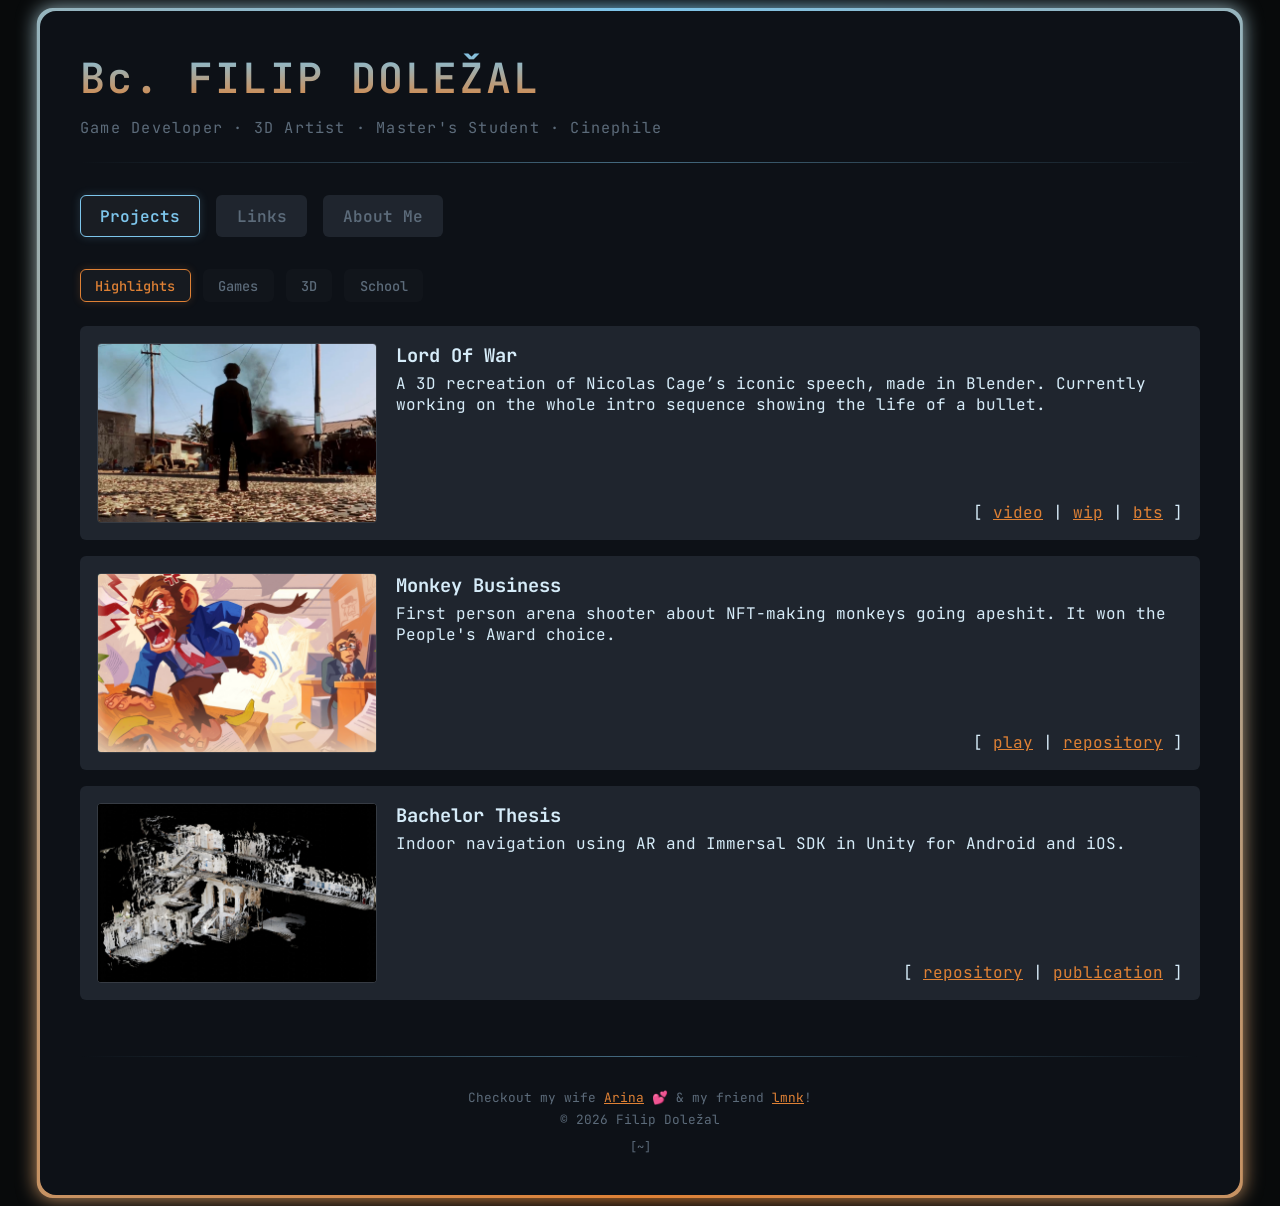
==== commit 4a3d3e95: "Added updated blend file of my portfolio" ====
--- a/index.html
+++ b/index.html
@@ -30,7 +30,7 @@
     
     <div class="card">
 
-      <a href="home.html" class="home-link">Home</a>
+      <!--<a href="home.html" class="home-link">Home</a> -->
 
       <header>
         <h1 class="hero-title">Bc. FILIP DOLEŽAL</h1>
